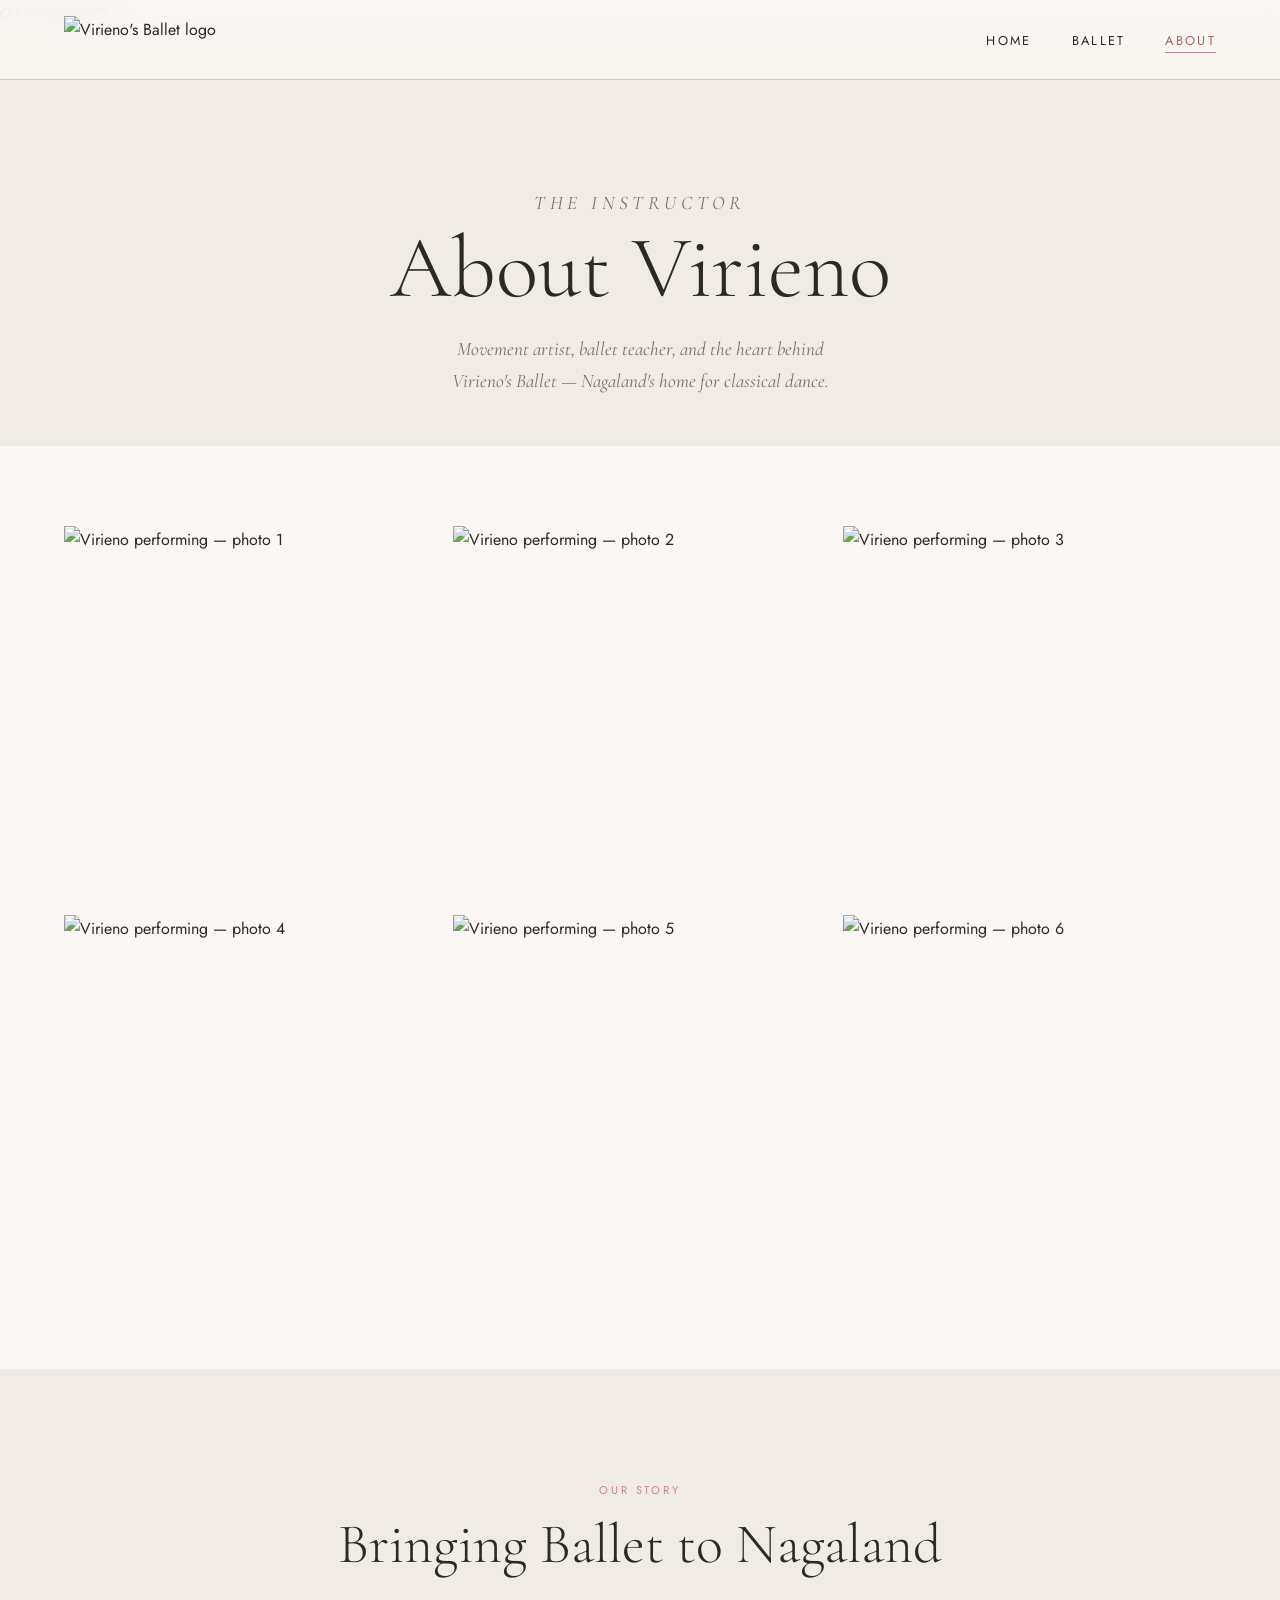
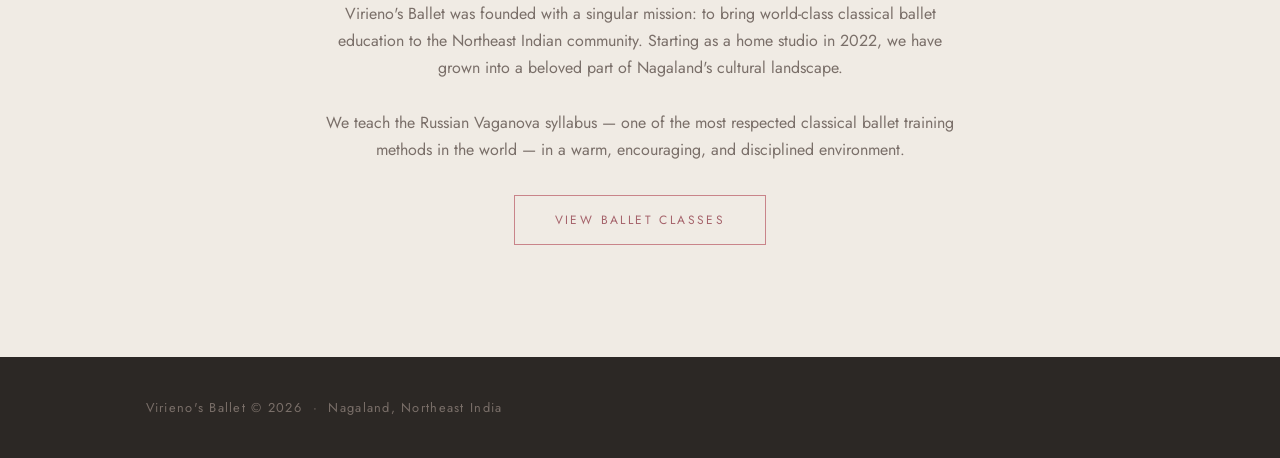
==== about.html @ 4e45e802 "Update about.html" ====
<!DOCTYPE html>
<html lang="en">
  G-KVN4FB89ZE
<head>
  <meta charset="UTF-8" />
  <meta name="viewport" content="width=device-width, initial-scale=1.0" />
  <title>About — Virieno's Ballet</title>
  <meta name="description" content="Meet Virieno — movement artist and ballet teacher based in Nagaland, Northeast India." />
  <link rel="preconnect" href="https://fonts.googleapis.com" />
  <link rel="preconnect" href="https://fonts.gstatic.com" crossorigin />
  <link rel="stylesheet" href="css/style.css" />
  <style>
    /* About-specific hero using first photo */
    .about-hero {
      padding-top: calc(var(--nav-h) + 5rem);
      padding-bottom: 3rem;
      padding-left: 5vw;
      padding-right: 5vw;
      text-align: center;
      background: var(--parchment);
    }

    .about-hero h1 {
      font-family: var(--font-display);
      font-size: clamp(2.8rem, 7vw, 5.5rem);
      font-weight: 300;
      line-height: 1.1;
      margin-bottom: 1rem;
    }

    .about-hero p {
      font-style: italic;
      font-family: var(--font-display);
      font-size: 1.2rem;
      max-width: 50ch;
      margin: 0 auto;
      color: var(--mid);
    }

    .mosaic-section {
      padding: 5rem 5vw;
    }
  </style>
</head>
<body>

  <!-- ─── NAV ──────────────────────────── -->
  <nav class="site-nav" role="navigation" aria-label="Main navigation">
    <a class="nav-logo" href="index.html" aria-label="Virieno's Ballet home">
      <img
        src="https://assets.zyrosite.com/cdn-cgi/image/format=auto,w=304,fit=crop,q=95/YD0r1RBqXzs5kV3Q/vb-logo---header---mark-pink-A1ag6zJZDgTK8xrG.png"
        alt="Virieno's Ballet logo"
        width="152" height="48"
        loading="eager"
      />
    </a>
    <ul class="nav-links" role="list">
      <li><a href="index.html">Home</a></li>
      <li><a href="ballet.html">Ballet</a></li>
      <li><a href="about.html">About</a></li>
    </ul>
    <button class="nav-toggle" aria-label="Toggle menu" aria-expanded="false">
      <span></span><span></span><span></span>
    </button>
  </nav>

  <main>

    <!-- ─── ABOUT HERO ────────────────────── -->
    <section class="about-hero" aria-labelledby="about-heading">
      <div class="fade-up">
        <p class="eyebrow">The Instructor</p>
        <h1 id="about-heading">About Virieno</h1>
        <p>Movement artist, ballet teacher, and the heart behind Virieno's Ballet — Nagaland's home for classical dance.</p>
      </div>
    </section>

    <!-- ─── PHOTO MOSAIC ──────────────────── -->
    <section class="mosaic-section" aria-label="Photo gallery">
      <div class="photo-mosaic">
        <img
          src="https://assets.zyrosite.com/cdn-cgi/image/format=auto,w=398,h=398,fit=crop/YD0r1RBqXzs5kV3Q/f4-pic-shwal-YBgoqVeXW6CZBGQD.jpg"
          alt="Virieno performing — photo 1"
          width="398" height="398"
          loading="lazy"
          class="fade-up"
        />
        <img
          src="https://assets.zyrosite.com/cdn-cgi/image/format=auto,w=398,h=398,fit=crop/YD0r1RBqXzs5kV3Q/img_20180424_164734_665-YD0jO9lBGvFVKewD.jpg"
          alt="Virieno performing — photo 2"
          width="398" height="398"
          loading="lazy"
          class="fade-up"
        />
        <img
          src="https://assets.zyrosite.com/cdn-cgi/image/format=auto,w=398,h=398,fit=crop/YD0r1RBqXzs5kV3Q/shame-video-pic-A3QEnNj9DqhwOQ6D.png"
          alt="Virieno performing — photo 3"
          width="398" height="398"
          loading="lazy"
          class="fade-up"
        />
        <img
          src="https://assets.zyrosite.com/cdn-cgi/image/format=auto,w=398,h=398,fit=crop/YD0r1RBqXzs5kV3Q/3-YD0jO9BeqNt2OP9V.jpg"
          alt="Virieno performing — photo 4"
          width="398" height="398"
          loading="lazy"
          class="fade-up"
        />
        <img
          src="https://assets.zyrosite.com/cdn-cgi/image/format=auto,w=398,h=398,fit=crop/YD0r1RBqXzs5kV3Q/img_20180424_165010_421-YbND3GqKngF4XZDX.jpg"
          alt="Virieno performing — photo 5"
          width="398" height="398"
          loading="lazy"
          class="fade-up"
        />
        <img
          src="https://assets.zyrosite.com/cdn-cgi/image/format=auto,w=398,h=398,fit=crop/YD0r1RBqXzs5kV3Q/hallelujah-pic-A1agykBXO2S94KDq.jpg"
          alt="Virieno performing — photo 6"
          width="398" height="398"
          loading="lazy"
          class="fade-up"
        />
      </div>
    </section>

    <!-- ─── BIO ───────────────────────────── -->
    <section class="section section--parchment text-center" aria-labelledby="bio-heading">
      <div class="fade-up" style="max-width: 680px; margin: 0 auto;">
        <p class="eyebrow">Our Story</p>
        <h2 id="bio-heading">Bringing Ballet to Nagaland</h2>
        <p>Virieno's Ballet was founded with a singular mission: to bring world-class classical ballet education to the Northeast Indian community. Starting as a home studio in 2022, we have grown into a beloved part of Nagaland's cultural landscape.</p>
        <br />
        <p>We teach the Russian Vaganova syllabus — one of the most respected classical ballet training methods in the world — in a warm, encouraging, and disciplined environment.</p>
        <a href="ballet.html" class="btn" style="margin-top: 2rem;">View Ballet Classes</a>
      </div>
    </section>

  </main>

  <!-- ─── FOOTER ────────────────────────── -->
  <footer class="site-footer">
    <p>Virieno's Ballet &copy; <span id="year"></span> &nbsp;·&nbsp; Nagaland, Northeast India</p>
  </footer>

  <script src="js/main.js"></script>
  <script>document.getElementById('year').textContent = new Date().getFullYear();</script>
</body>
</html>
---- css/style.css ----
/* ========================================
   VIRIENO'S BALLET — GLOBAL STYLESHEET
   Style: Refined luxury editorial
   Palette: Dusty rose, cream, deep charcoal
   ======================================== */

@import url('https://fonts.googleapis.com/css2?family=Cormorant+Garamond:ital,wght@0,300;0,400;0,600;1,300;1,400&family=Jost:wght@300;400;500&display=swap');

:root {
  --rose:       #c9848a;
  --rose-light: #e8c4c8;
  --rose-deep:  #a5626a;
  --cream:      #faf7f4;
  --parchment:  #f0ebe4;
  --charcoal:   #2c2825;
  --mid:        #7a6f69;
  --white:      #ffffff;

  --font-display: 'Cormorant Garamond', Georgia, serif;
  --font-body:    'Jost', sans-serif;

  --nav-h: 80px;
  --radius: 2px;
  --transition: 0.35s cubic-bezier(0.25, 0.46, 0.45, 0.94);
}

*, *::before, *::after { box-sizing: border-box; margin: 0; padding: 0; }

html { scroll-behavior: smooth; }

body {
  font-family: var(--font-body);
  background: var(--cream);
  color: var(--charcoal);
  font-size: 16px;
  line-height: 1.7;
  overflow-x: hidden;
}

img {
  display: block;
  max-width: 100%;
  height: auto;
}

a { color: inherit; text-decoration: none; }

/* ─── NAV ─────────────────────────────── */
.site-nav {
  position: fixed;
  top: 0; left: 0; right: 0;
  height: var(--nav-h);
  background: rgba(250, 247, 244, 0.92);
  backdrop-filter: blur(12px);
  -webkit-backdrop-filter: blur(12px);
  border-bottom: 1px solid var(--rose-light);
  display: flex;
  align-items: center;
  justify-content: space-between;
  padding: 0 5vw;
  z-index: 1000;
  transition: box-shadow var(--transition);
}

.site-nav.scrolled { box-shadow: 0 2px 30px rgba(44,40,37,0.08); }

.nav-logo img {
  height: 48px;
  width: auto;
  object-fit: contain;
}

.nav-links {
  display: flex;
  gap: 2.5rem;
  list-style: none;
}

.nav-links a {
  font-family: var(--font-body);
  font-weight: 400;
  font-size: 0.8rem;
  letter-spacing: 0.18em;
  text-transform: uppercase;
  color: var(--charcoal);
  position: relative;
  padding-bottom: 3px;
  transition: color var(--transition);
}

.nav-links a::after {
  content: '';
  position: absolute;
  bottom: 0; left: 0;
  width: 0; height: 1px;
  background: var(--rose);
  transition: width var(--transition);
}

.nav-links a:hover { color: var(--rose-deep); }
.nav-links a:hover::after,
.nav-links a.active::after { width: 100%; }
.nav-links a.active { color: var(--rose-deep); }

/* Hamburger */
.nav-toggle {
  display: none;
  flex-direction: column;
  gap: 5px;
  cursor: pointer;
  background: none;
  border: none;
  padding: 4px;
}

.nav-toggle span {
  display: block;
  width: 24px; height: 1.5px;
  background: var(--charcoal);
  transition: var(--transition);
}

/* ─── MAIN CONTENT OFFSET ─────────────── */
.page-content { padding-top: var(--nav-h); }

/* ─── HERO ────────────────────────────── */
.hero {
  position: relative;
  height: 90vh;
  min-height: 560px;
  overflow: hidden;
  display: flex;
  align-items: flex-end;
}

.hero-img {
  position: absolute;
  inset: 0;
  width: 100%;
  height: 100%;
  object-fit: cover;
  object-position: center 20%;
  filter: brightness(0.75);
  transform: scale(1.04);
  animation: heroZoom 10s ease-out forwards;
}

@keyframes heroZoom {
  to { transform: scale(1); }
}

.hero-overlay {
  position: absolute;
  inset: 0;
  background: linear-gradient(to top, rgba(44,40,37,0.6) 0%, transparent 55%);
}

.hero-text {
  position: relative;
  z-index: 2;
  padding: 0 5vw 6vh;
  color: var(--white);
  animation: fadeUp 1.2s ease both 0.4s;
}

.hero-text .eyebrow {
  font-family: var(--font-body);
  font-size: 0.75rem;
  letter-spacing: 0.25em;
  text-transform: uppercase;
  color: var(--rose-light);
  margin-bottom: 0.75rem;
}

.hero-text h1 {
  font-family: var(--font-display);
  font-size: clamp(3rem, 8vw, 6rem);
  font-weight: 300;
  line-height: 1.05;
  margin-bottom: 0.5rem;
}

.hero-text .subtitle {
  font-family: var(--font-display);
  font-style: italic;
  font-size: clamp(1rem, 2.5vw, 1.5rem);
  color: var(--rose-light);
}

/* ─── SECTION BASE ────────────────────── */
.section {
  padding: 7rem 5vw;
}

.section--parchment { background: var(--parchment); }
.section--rose      { background: var(--rose-light); }
.section--dark      { background: var(--charcoal); color: var(--cream); }

.eyebrow {
  font-family: var(--font-body);
  font-size: 0.7rem;
  letter-spacing: 0.25em;
  text-transform: uppercase;
  color: var(--rose);
  margin-bottom: 0.75rem;
}

h2, .h2 {
  font-family: var(--font-display);
  font-size: clamp(2rem, 5vw, 3.5rem);
  font-weight: 300;
  line-height: 1.15;
  margin-bottom: 1.5rem;
}

h3 {
  font-family: var(--font-display);
  font-size: clamp(1.4rem, 3vw, 2rem);
  font-weight: 400;
  margin-bottom: 1rem;
}

p { color: var(--mid); max-width: 65ch; }
.section--dark p { color: var(--rose-light); }

/* ─── TWO-COL LAYOUT ──────────────────── */
.two-col {
  display: grid;
  grid-template-columns: 1fr 1fr;
  gap: 5rem;
  align-items: center;
  max-width: 1200px;
  margin: 0 auto;
}

.two-col.reverse { direction: rtl; }
.two-col.reverse > * { direction: ltr; }

/* ─── IMAGE FRAME ─────────────────────── */
.img-frame {
  position: relative;
  overflow: hidden;
}

.img-frame::before {
  content: '';
  position: absolute;
  inset: -12px -12px auto auto;
  width: 60px; height: 60px;
  border-top: 2px solid var(--rose);
  border-right: 2px solid var(--rose);
  z-index: 1;
  pointer-events: none;
}

.img-frame::after {
  content: '';
  position: absolute;
  inset: auto auto -12px -12px;
  width: 60px; height: 60px;
  border-bottom: 2px solid var(--rose);
  border-left: 2px solid var(--rose);
  z-index: 1;
  pointer-events: none;
}

.img-frame img {
  width: 100%;
  aspect-ratio: 4/5;
  object-fit: cover;
  display: block;
  transition: transform 0.6s ease;
}

.img-frame:hover img { transform: scale(1.03); }

/* ─── CTA BUTTON ──────────────────────── */
.btn {
  display: inline-block;
  padding: 0.85rem 2.5rem;
  border: 1px solid var(--rose);
  color: var(--rose-deep);
  font-family: var(--font-body);
  font-size: 0.75rem;
  letter-spacing: 0.2em;
  text-transform: uppercase;
  transition: var(--transition);
  margin-top: 1.5rem;
  background: transparent;
  cursor: pointer;
}

.btn:hover {
  background: var(--rose);
  color: var(--white);
}

.btn--filled {
  background: var(--rose);
  color: var(--white);
}

.btn--filled:hover {
  background: var(--rose-deep);
  border-color: var(--rose-deep);
}

/* ─── IMAGE GRID ──────────────────────── */
.img-grid {
  display: grid;
  grid-template-columns: repeat(auto-fill, minmax(260px, 1fr));
  gap: 1.5rem;
  max-width: 1200px;
  margin: 3rem auto 0;
}

.img-grid img {
  width: 100%;
  aspect-ratio: 1;
  object-fit: cover;
  transition: transform 0.4s ease, filter 0.4s ease;
  filter: saturate(0.85);
}

.img-grid img:hover {
  transform: scale(1.02);
  filter: saturate(1.1);
}

/* ─── PHOTO GALLERY (about) ───────────── */
.photo-mosaic {
  display: grid;
  grid-template-columns: repeat(3, 1fr);
  gap: 1rem;
  max-width: 1200px;
  margin: 0 auto;
}

.photo-mosaic img {
  width: 100%;
  aspect-ratio: 1;
  object-fit: cover;
  filter: sepia(0.1) saturate(0.9);
  transition: filter 0.4s ease, transform 0.4s ease;
}

.photo-mosaic img:hover {
  filter: sepia(0) saturate(1.1);
  transform: scale(1.02);
}

/* ─── CONTACT FORM ────────────────────── */
.contact-section {
  max-width: 640px;
  margin: 0 auto;
  text-align: center;
}

.form-row {
  display: grid;
  grid-template-columns: 1fr 1fr;
  gap: 1rem;
  margin-bottom: 1rem;
}

.form-field {
  display: flex;
  flex-direction: column;
  text-align: left;
  margin-bottom: 1rem;
}

.form-field label {
  font-size: 0.7rem;
  letter-spacing: 0.15em;
  text-transform: uppercase;
  color: var(--mid);
  margin-bottom: 0.4rem;
}

.form-field input,
.form-field textarea {
  border: 1px solid var(--rose-light);
  background: var(--white);
  padding: 0.75rem 1rem;
  font-family: var(--font-body);
  font-size: 0.95rem;
  color: var(--charcoal);
  outline: none;
  transition: border-color var(--transition);
  border-radius: var(--radius);
  resize: vertical;
}

.form-field input:focus,
.form-field textarea:focus { border-color: var(--rose); }

.form-success {
  display: none;
  padding: 1rem;
  background: var(--rose-light);
  color: var(--rose-deep);
  font-size: 0.9rem;
  margin-top: 1rem;
}

/* ─── FAQ ACCORDION ───────────────────── */
.faq-list { max-width: 760px; margin: 2rem auto 0; }

.faq-item {
  border-bottom: 1px solid var(--rose-light);
}

.faq-question {
  width: 100%;
  background: none;
  border: none;
  text-align: left;
  padding: 1.25rem 0;
  font-family: var(--font-display);
  font-size: 1.1rem;
  color: var(--charcoal);
  cursor: pointer;
  display: flex;
  justify-content: space-between;
  align-items: center;
  gap: 1rem;
  transition: color var(--transition);
}

.faq-question:hover { color: var(--rose-deep); }

.faq-icon {
  width: 20px; height: 20px;
  flex-shrink: 0;
  position: relative;
}

.faq-icon::before,
.faq-icon::after {
  content: '';
  position: absolute;
  background: var(--rose);
  transition: transform var(--transition), opacity var(--transition);
}

.faq-icon::before { top: 50%; left: 0; right: 0; height: 1px; transform: translateY(-50%); }
.faq-icon::after  { left: 50%; top: 0; bottom: 0; width: 1px; transform: translateX(-50%); }

.faq-item.open .faq-icon::after { transform: translateX(-50%) rotate(90deg); opacity: 0; }

.faq-answer {
  max-height: 0;
  overflow: hidden;
  transition: max-height 0.45s ease, padding 0.3s ease;
}

.faq-answer-inner {
  padding-bottom: 1.25rem;
  color: var(--mid);
  font-size: 0.95rem;
  line-height: 1.8;
}

.faq-item.open .faq-answer { max-height: 600px; }

/* ─── VIDEO SECTION ───────────────────── */
.video-wrap {
  position: relative;
  padding-bottom: 45%;
  height: 0;
  overflow: hidden;
  max-width: 800px;
  margin: 2rem auto 0;
  border: 1px solid var(--rose-light);
}

.video-wrap iframe {
  position: absolute;
  top: 0; left: 0;
  width: 100%; height: 100%;
  border: none;
}

/* ─── DIVIDER ─────────────────────────── */
.divider {
  text-align: center;
  padding: 2rem 0;
  color: var(--rose-light);
  font-size: 1.5rem;
  letter-spacing: 0.5rem;
}

/* ─── ATTIRE LIST ─────────────────────── */
.attire-block {
  max-width: 760px;
  margin: 0 auto;
}

.attire-block p { max-width: 100%; margin-bottom: 1rem; }
.attire-block strong { color: var(--charcoal); font-weight: 500; }
.attire-block em { color: var(--mid); }

.attire-block a {
  color: var(--rose-deep);
  border-bottom: 1px solid var(--rose-light);
  transition: border-color var(--transition);
}

.attire-block a:hover { border-color: var(--rose-deep); }

/* ─── FOOTER ──────────────────────────── */
.site-footer {
  background: var(--charcoal);
  color: var(--rose-light);
  text-align: center;
  padding: 2.5rem 5vw;
  font-size: 0.8rem;
  letter-spacing: 0.1em;
}

/* ─── FADE-UP ANIMATION ───────────────── */
@keyframes fadeUp {
  from { opacity: 0; transform: translateY(28px); }
  to   { opacity: 1; transform: translateY(0); }
}

.fade-up {
  opacity: 0;
  transform: translateY(28px);
  transition: opacity 0.7s ease, transform 0.7s ease;
}

.fade-up.visible {
  opacity: 1;
  transform: translateY(0);
}

/* ─── SECTION TITLE CENTER ────────────── */
.text-center { text-align: center; }
.text-center p { margin-left: auto; margin-right: auto; }

/* ─── RESPONSIVE ──────────────────────── */
@media (max-width: 900px) {
  .two-col { grid-template-columns: 1fr; gap: 3rem; }
  .two-col.reverse { direction: ltr; }
  .photo-mosaic { grid-template-columns: repeat(2, 1fr); }
}

@media (max-width: 640px) {
  :root { --nav-h: 64px; }
  .section { padding: 4rem 5vw; }
  .nav-links { display: none; flex-direction: column; position: fixed; top: var(--nav-h); left: 0; right: 0; background: var(--cream); padding: 2rem 5vw; gap: 1.5rem; border-bottom: 1px solid var(--rose-light); }
  .nav-links.open { display: flex; }
  .nav-toggle { display: flex; }
  .form-row { grid-template-columns: 1fr; }
  .photo-mosaic { grid-template-columns: 1fr; }
  .hero-text h1 { font-size: 2.6rem; }
}
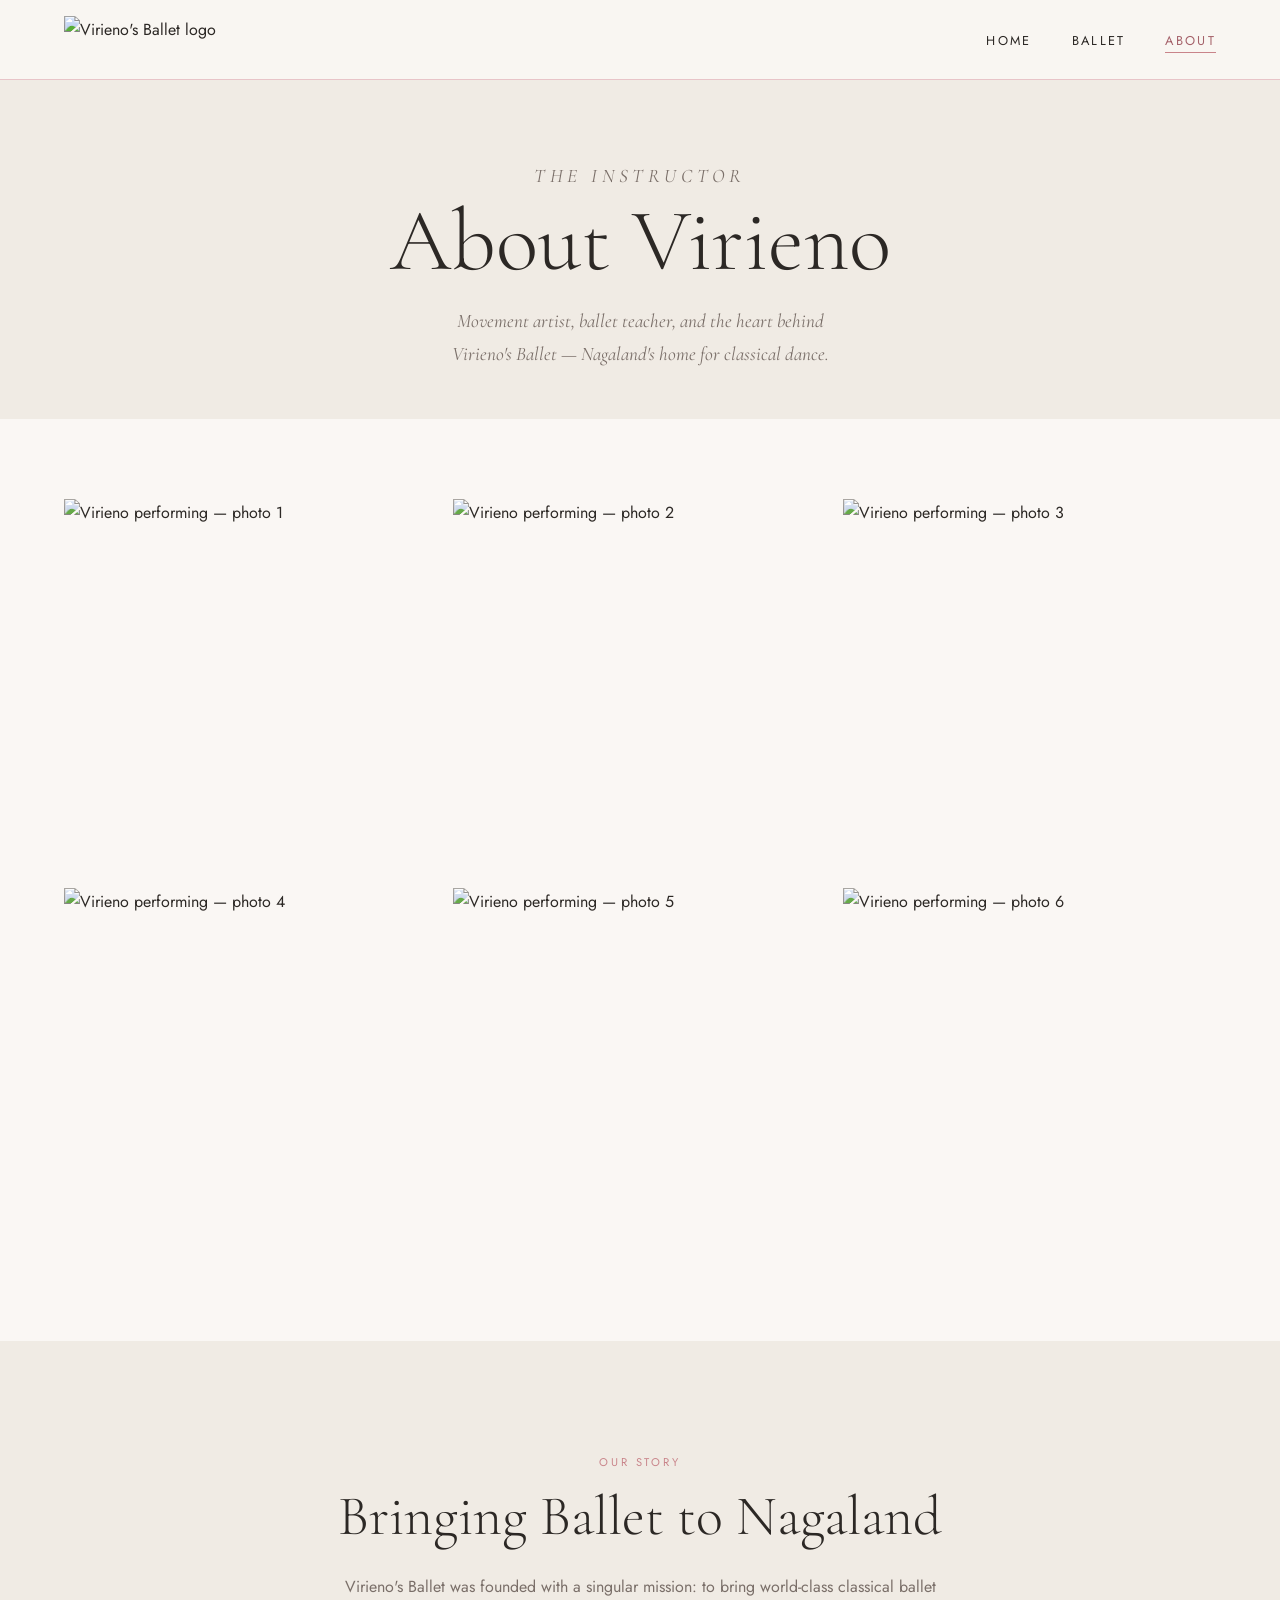
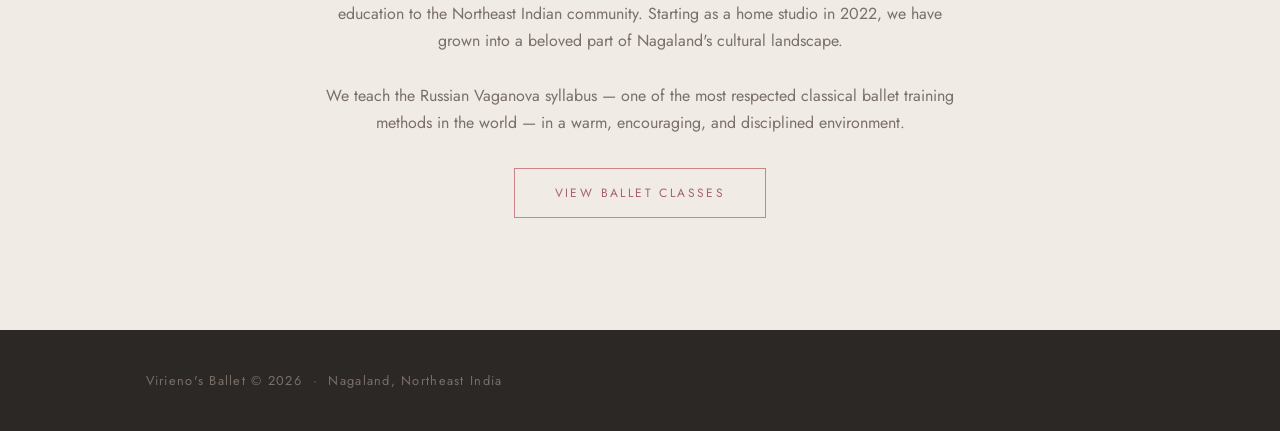
==== commit 3543bf3f: "Update about.html" ====
--- a/about.html
+++ b/about.html
@@ -1,7 +1,16 @@
 <!DOCTYPE html>
 <html lang="en">
-  G-KVN4FB89ZE
 <head>
+  <!-- Google tag (gtag.js) -->
+<script async src="https://www.googletagmanager.com/gtag/js?id=G-KVN4FB89ZE"></script>
+<script>
+  window.dataLayer = window.dataLayer || [];
+  function gtag(){dataLayer.push(arguments);}
+  gtag('js', new Date());
+
+  gtag('config', 'G-KVN4FB89ZE');
+</script>
+
   <meta charset="UTF-8" />
   <meta name="viewport" content="width=device-width, initial-scale=1.0" />
   <title>About — Virieno's Ballet</title>
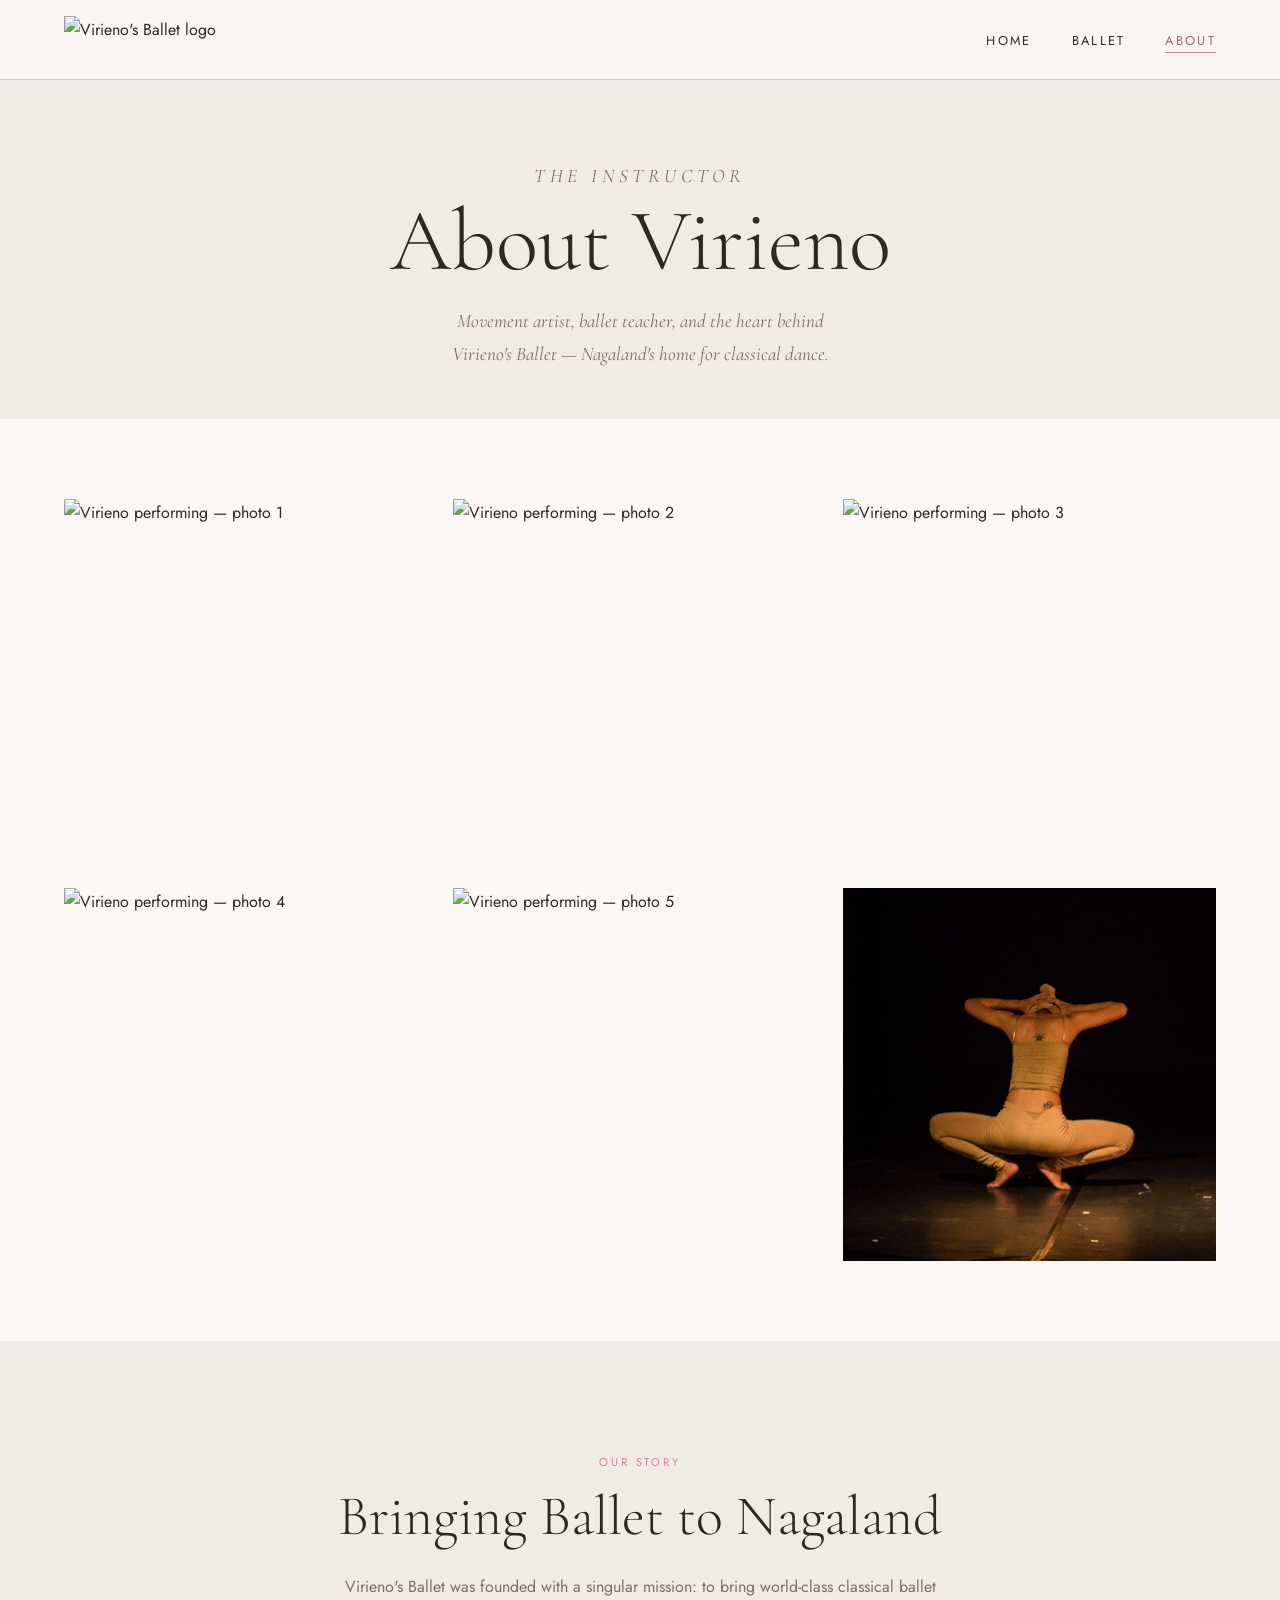
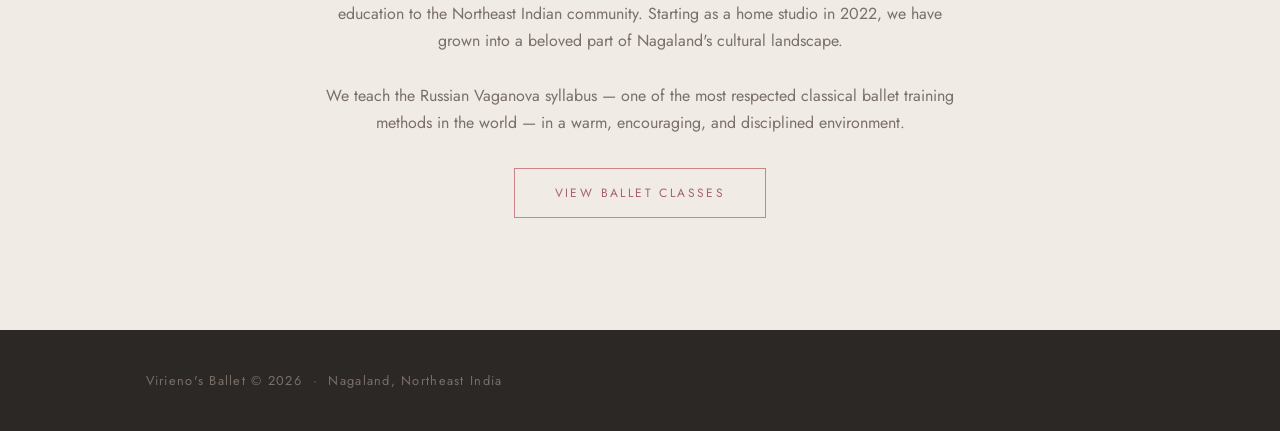
==== commit cd6f06ac: "Update about.html" ====
--- a/about.html
+++ b/about.html
@@ -57,7 +57,7 @@
   <nav class="site-nav" role="navigation" aria-label="Main navigation">
     <a class="nav-logo" href="index.html" aria-label="Virieno's Ballet home">
       <img
-        src="https://assets.zyrosite.com/cdn-cgi/image/format=auto,w=304,fit=crop,q=95/YD0r1RBqXzs5kV3Q/vb-logo---header---mark-pink-A1ag6zJZDgTK8xrG.png"
+        src=""
         alt="Virieno's Ballet logo"
         width="152" height="48"
         loading="eager"
@@ -88,7 +88,7 @@
     <section class="mosaic-section" aria-label="Photo gallery">
       <div class="photo-mosaic">
         <img
-          src="https://assets.zyrosite.com/cdn-cgi/image/format=auto,w=398,h=398,fit=crop/YD0r1RBqXzs5kV3Q/f4-pic-shwal-YBgoqVeXW6CZBGQD.jpg"
+          src="images/Virieno profile - IMG_gaze into camera - b&w.jpg.jpg"
           alt="Virieno performing — photo 1"
           width="398" height="398"
           loading="lazy"
@@ -102,28 +102,28 @@
           class="fade-up"
         />
         <img
-          src="https://assets.zyrosite.com/cdn-cgi/image/format=auto,w=398,h=398,fit=crop/YD0r1RBqXzs5kV3Q/shame-video-pic-A3QEnNj9DqhwOQ6D.png"
+          src="Virieno profile - MMA - stage performance.jpg"
           alt="Virieno performing — photo 3"
           width="398" height="398"
           loading="lazy"
           class="fade-up"
         />
         <img
-          src="https://assets.zyrosite.com/cdn-cgi/image/format=auto,w=398,h=398,fit=crop/YD0r1RBqXzs5kV3Q/3-YD0jO9BeqNt2OP9V.jpg"
+          src="Virieno profile - pic_b&w - intense gaze.jpg"
           alt="Virieno performing — photo 4"
           width="398" height="398"
           loading="lazy"
           class="fade-up"
         />
         <img
-          src="https://assets.zyrosite.com/cdn-cgi/image/format=auto,w=398,h=398,fit=crop/YD0r1RBqXzs5kV3Q/img_20180424_165010_421-YbND3GqKngF4XZDX.jpg"
+          src="Virieno_pic_Hero_ballet hands.jpg"
           alt="Virieno performing — photo 5"
           width="398" height="398"
           loading="lazy"
           class="fade-up"
         />
         <img
-          src="https://assets.zyrosite.com/cdn-cgi/image/format=auto,w=398,h=398,fit=crop/YD0r1RBqXzs5kV3Q/hallelujah-pic-A1agykBXO2S94KDq.jpg"
+          src="images/virieno- Profile 7 - Hands behind back.jpg"
           alt="Virieno performing — photo 6"
           width="398" height="398"
           loading="lazy"
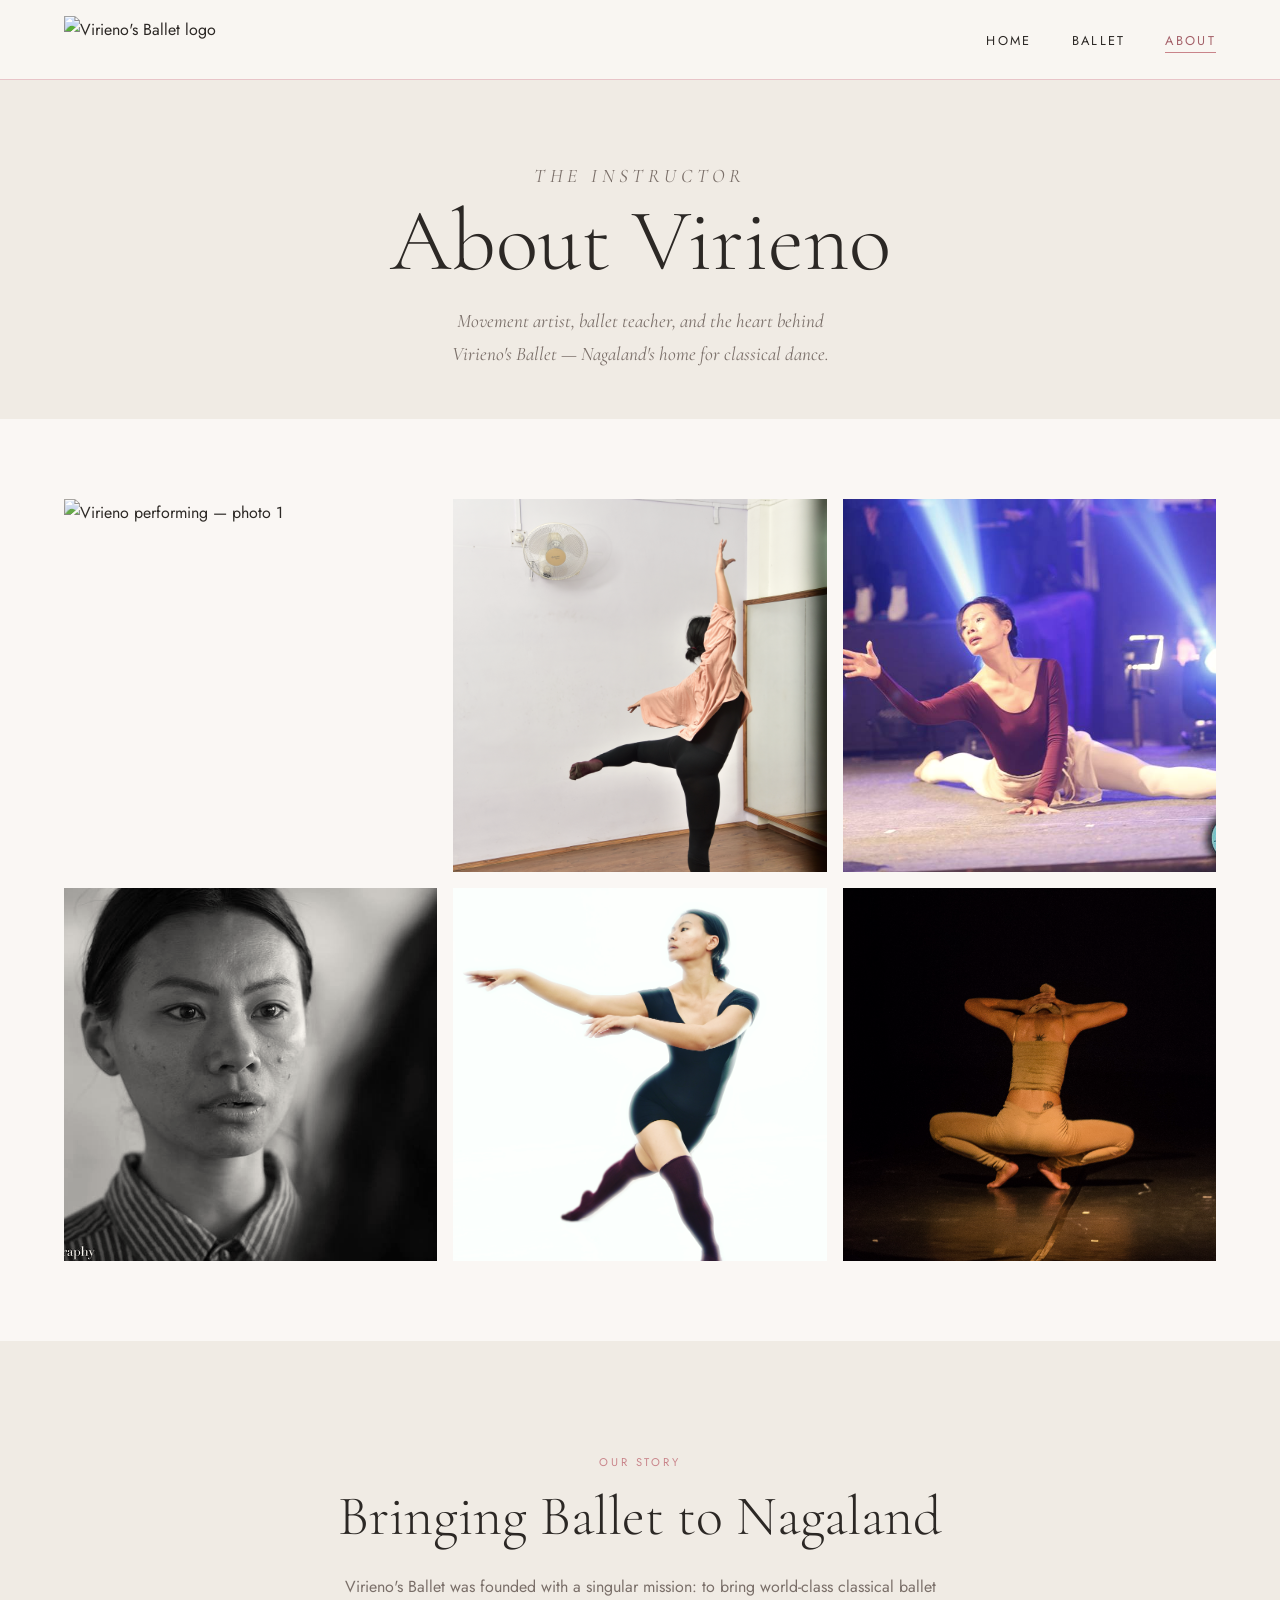
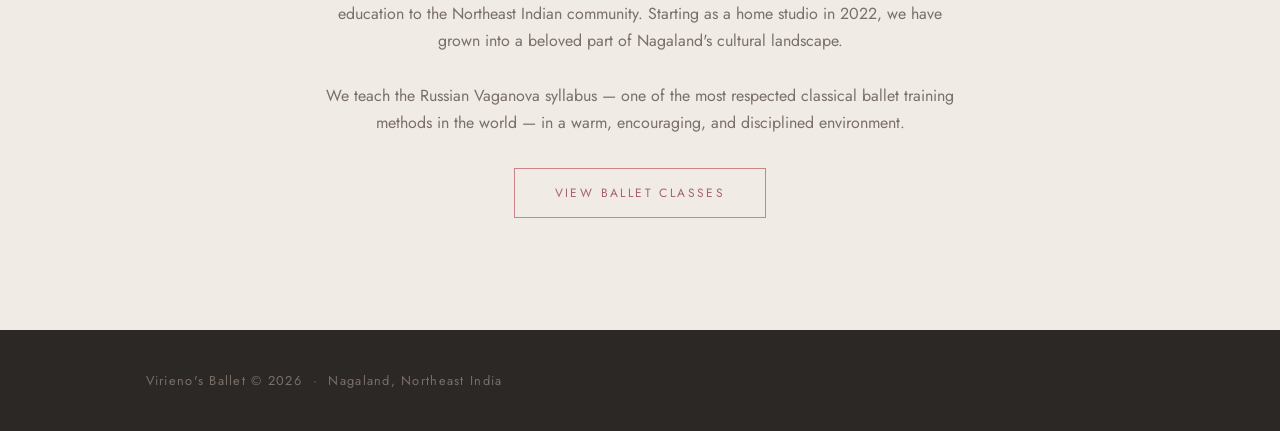
==== commit 0a793e06: "Update about.html" ====
--- a/about.html
+++ b/about.html
@@ -95,28 +95,28 @@
           class="fade-up"
         />
         <img
-          src="https://assets.zyrosite.com/cdn-cgi/image/format=auto,w=398,h=398,fit=crop/YD0r1RBqXzs5kV3Q/img_20180424_164734_665-YD0jO9lBGvFVKewD.jpg"
+          src="images/Virieno profile -MNP_1230 - ballet extension.JPG"
           alt="Virieno performing — photo 2"
           width="398" height="398"
           loading="lazy"
           class="fade-up"
         />
         <img
-          src="Virieno profile - MMA - stage performance.jpg"
+          src="images/Virieno profile - MMA - stage performance.jpg"
           alt="Virieno performing — photo 3"
           width="398" height="398"
           loading="lazy"
           class="fade-up"
         />
         <img
-          src="Virieno profile - pic_b&w - intense gaze.jpg"
+          src="images/Virieno profile - pic_b&w - intense gaze.jpg"
           alt="Virieno performing — photo 4"
           width="398" height="398"
           loading="lazy"
           class="fade-up"
         />
         <img
-          src="Virieno_pic_Hero_ballet hands.jpg"
+          src="images/Virieno_pic_Hero_ballet hands.jpg"
           alt="Virieno performing — photo 5"
           width="398" height="398"
           loading="lazy"
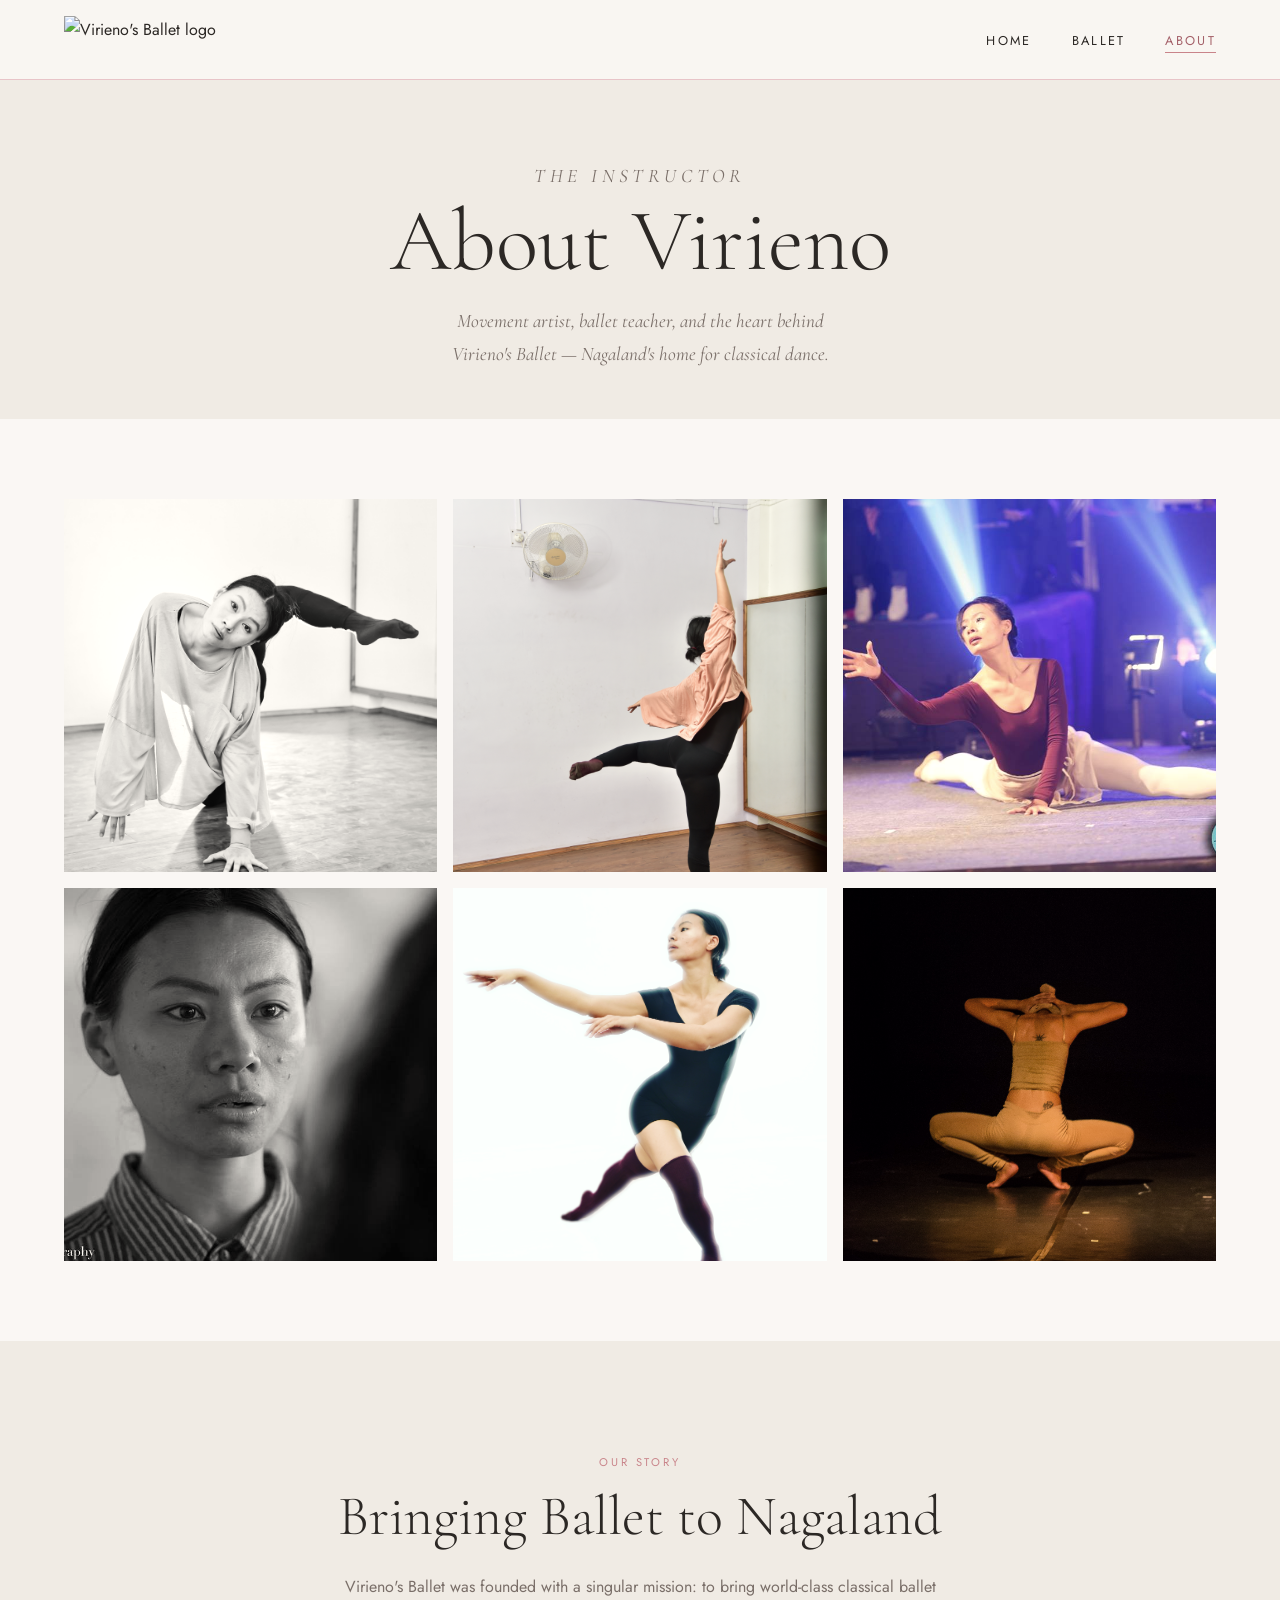
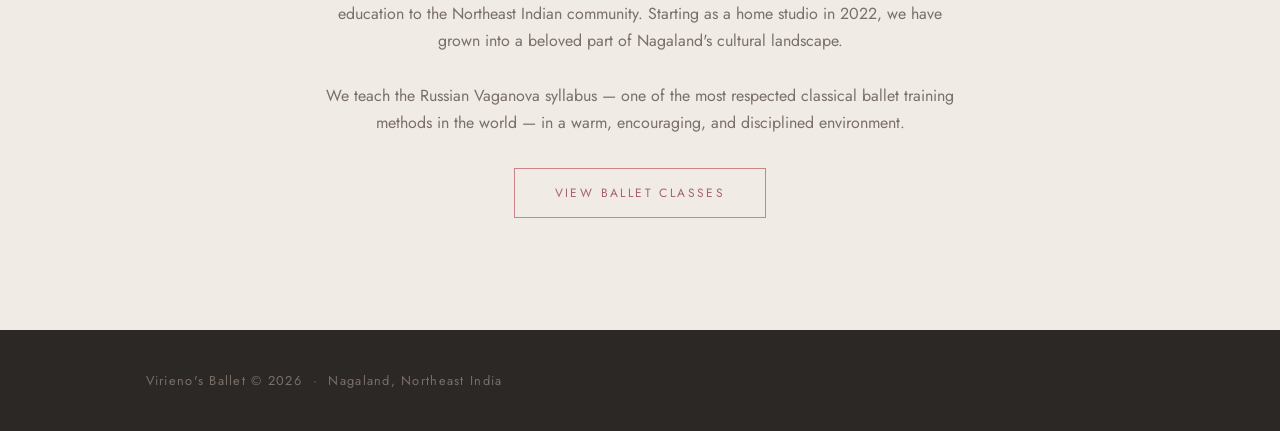
==== commit c27edba0: "Update about.html" ====
--- a/about.html
+++ b/about.html
@@ -88,7 +88,7 @@
     <section class="mosaic-section" aria-label="Photo gallery">
       <div class="photo-mosaic">
         <img
-          src="images/Virieno profile - IMG_gaze into camera - b&w.jpg.jpg"
+          src="images/Virieno profile - IMG_gaze into camera - b&w.jpg"
           alt="Virieno performing — photo 1"
           width="398" height="398"
           loading="lazy"
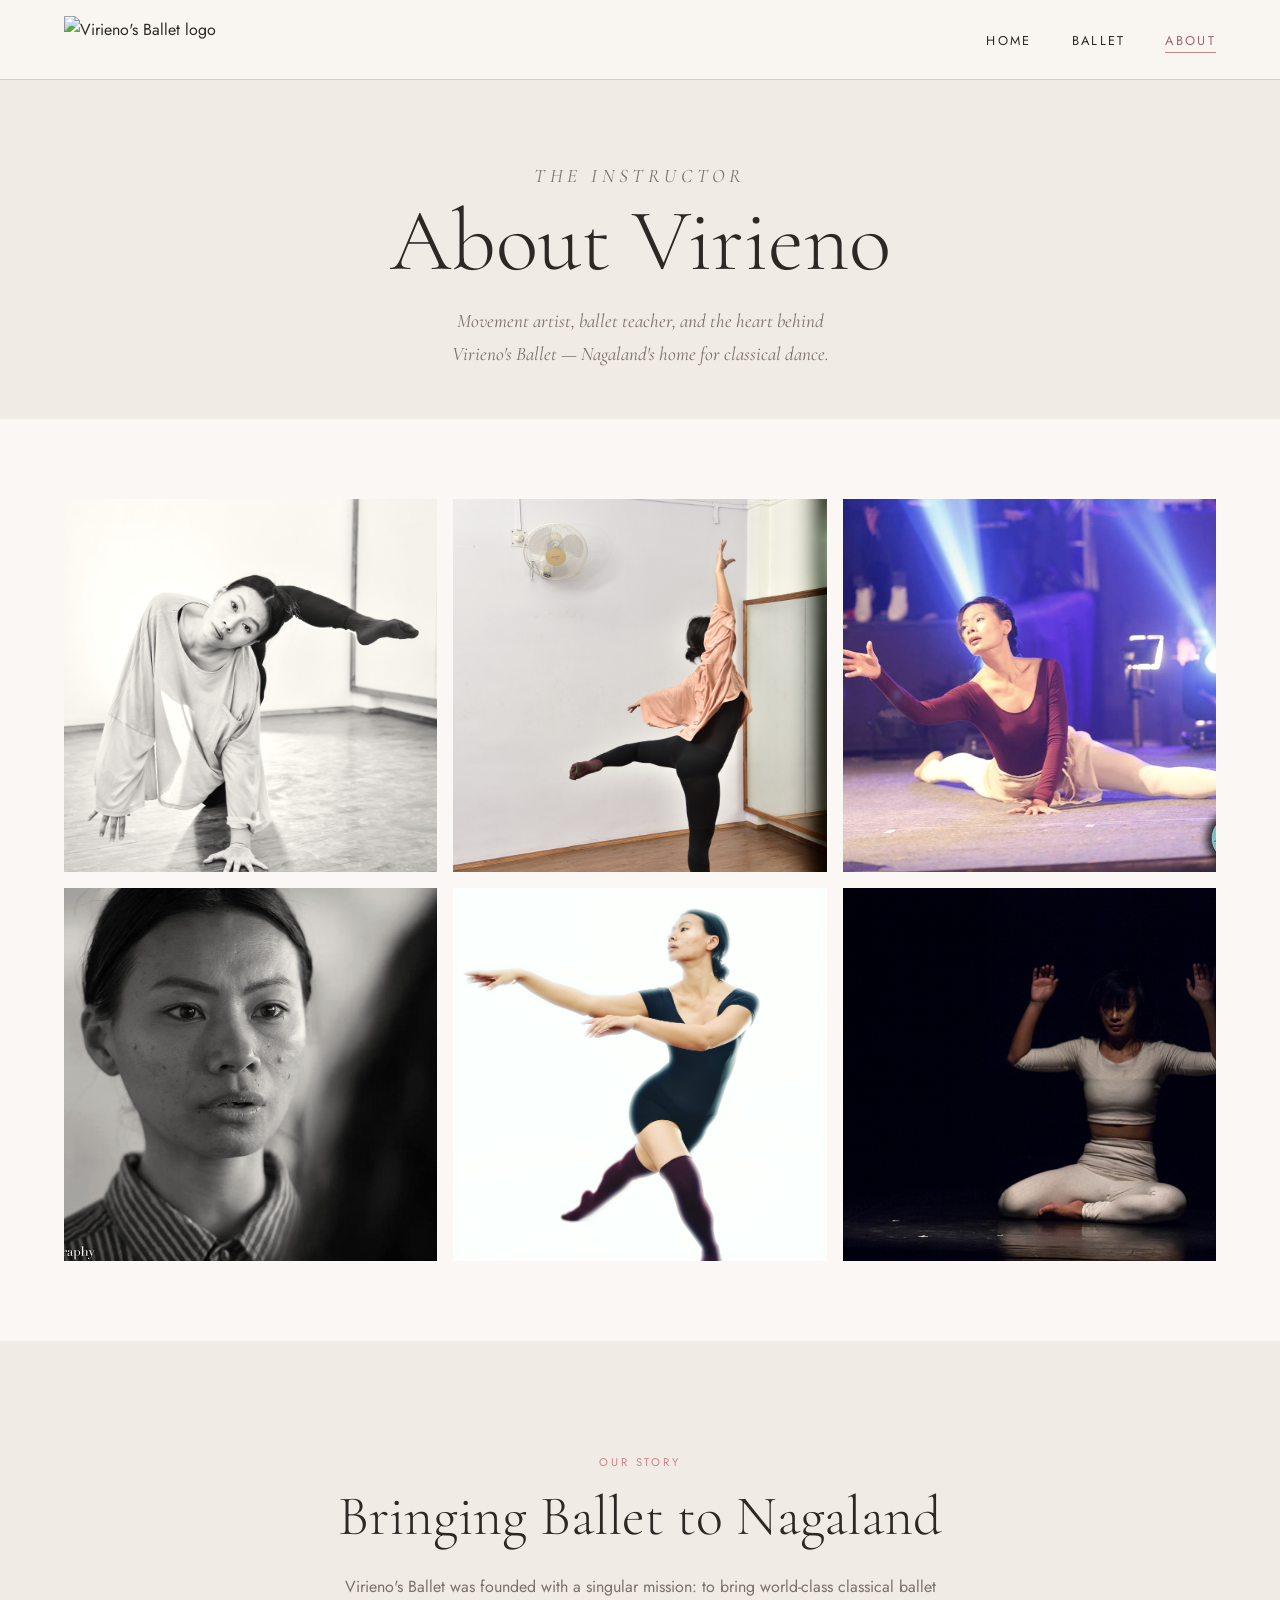
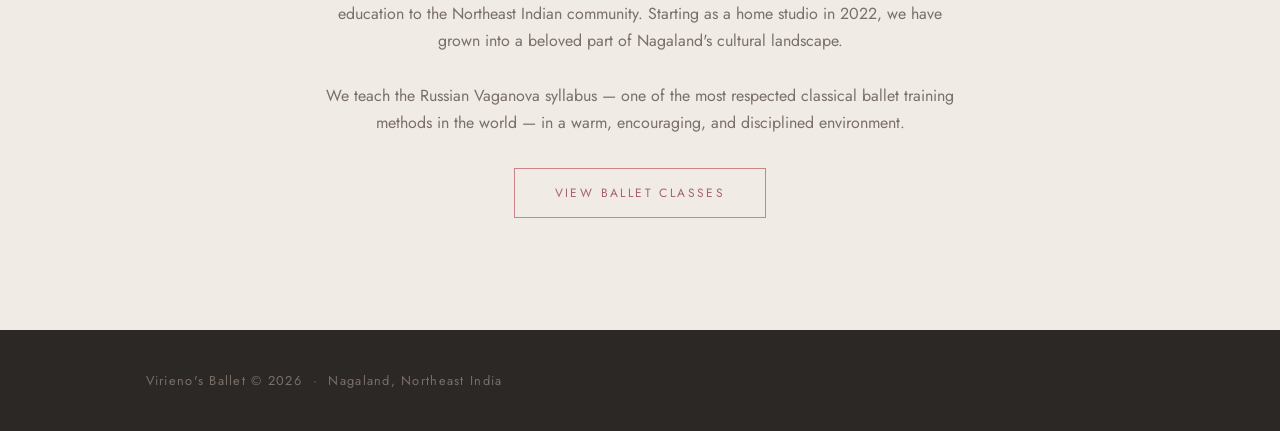
==== commit 6a66ba06: "Update about.html" ====
--- a/about.html
+++ b/about.html
@@ -123,7 +123,7 @@
           class="fade-up"
         />
         <img
-          src="images/virieno- Profile 7 - Hands behind back.jpg"
+          src="images/Virieno profile - stage- hands up .jpg"
           alt="Virieno performing — photo 6"
           width="398" height="398"
           loading="lazy"
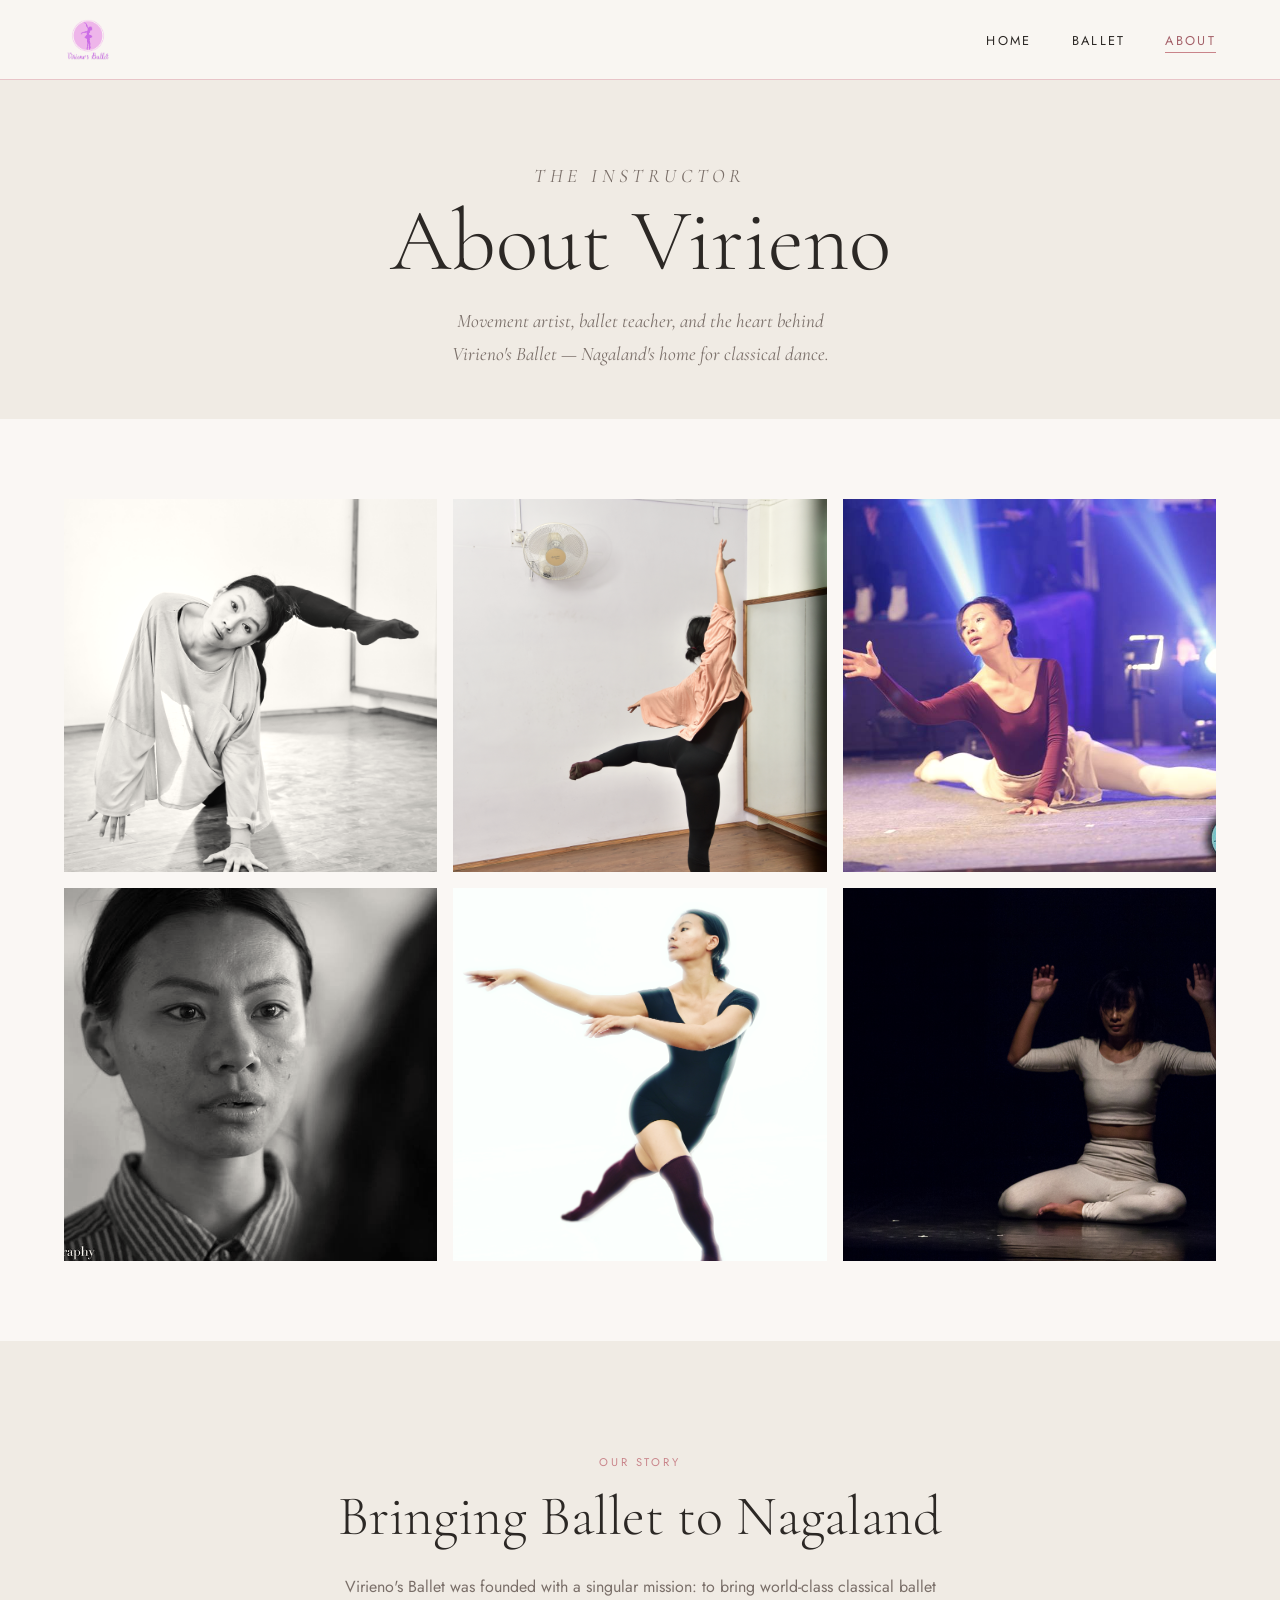
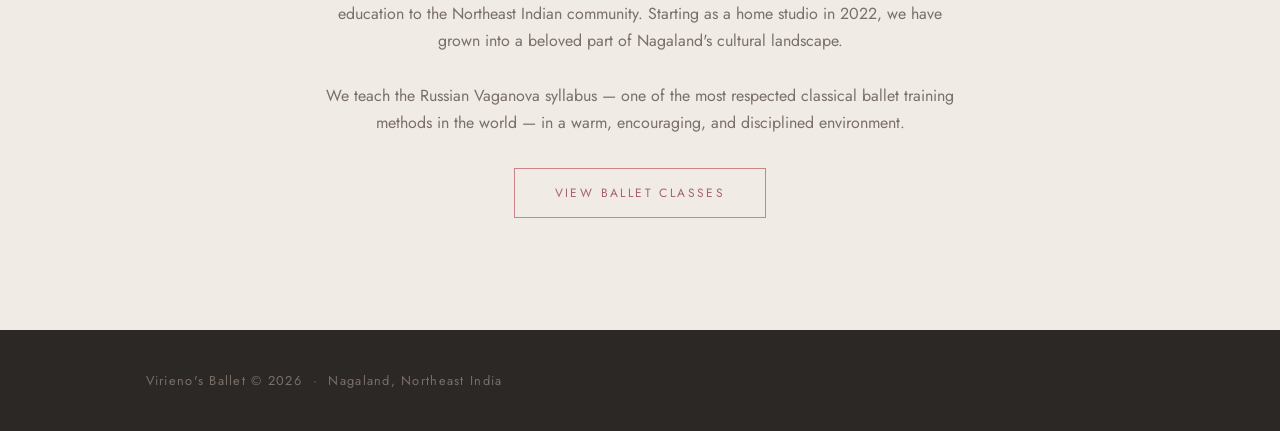
==== commit 68c421fe: "Update about.html" ====
--- a/about.html
+++ b/about.html
@@ -57,7 +57,7 @@
   <nav class="site-nav" role="navigation" aria-label="Main navigation">
     <a class="nav-logo" href="index.html" aria-label="Virieno's Ballet home">
       <img
-        src=""
+        src="images/virieno-logo-transparent.png"
         alt="Virieno's Ballet logo"
         width="152" height="48"
         loading="eager"
